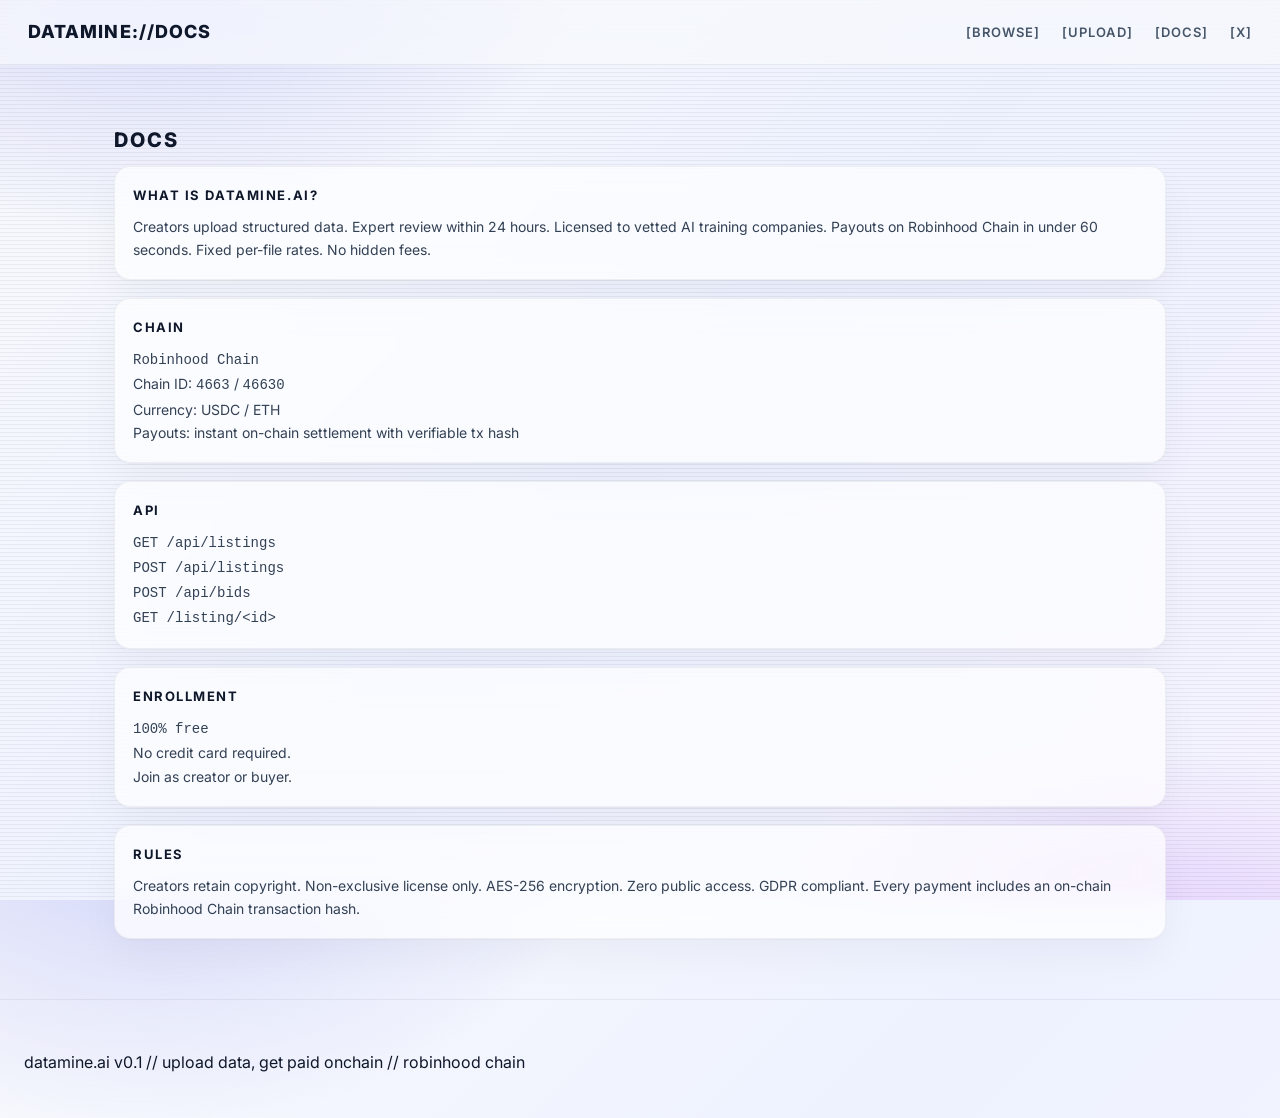
==== docs.html @ 7ef9bf36 "init: datamine.ai — upl0ad-style data marketplace on robinhood chain" ====
<!DOCTYPE html>
<html lang="en">
<head>
<meta charset="UTF-8">
<meta name="viewport" content="width=device-width, initial-scale=1.0">
<link rel="canonical" href="https://www.datamine.ai/docs">
<link rel="icon" href="/static/favicon.png">
<meta property="og:title" content="docs — datamine.ai">
<meta property="og:description" content="structured data licensing marketplace docs.">
<meta property="og:image" content="/static/og-image.png">
<meta property="og:url" content="https://www.datamine.ai/docs">
<meta name="twitter:card" content="summary_large_image">
<meta name="twitter:title" content="docs — datamine.ai">
<meta name="twitter:description" content="structured data licensing marketplace docs.">
<meta name="twitter:image" content="/static/og-image.png">
<title>docs — datamine.ai</title>
<link rel="stylesheet" href="/static/style.css">
</head>
<body>
<div class="scanlines"></div>
<div class="container">
  <nav class="nav">
    <div class="brand">datamine://docs</div>
    <div class="links">
      <a href="/">[browse]</a>
      <a href="/upload">[upload]</a>
      <a href="/docs">[docs]</a>
      <a href="https://x.com/datamine_ai" target="_blank" rel="noopener">[x]</a>
    </div>
  </nav>
  <section class="section-inner">
    <h2 class="section-title">docs</h2>
    <div class="manifesto-grid" style="grid-template-columns:1fr; gap:18px;">
      <div class="manifesto-block">
        <h3>What is datamine.ai?</h3>
        <p>Creators upload structured data. Expert review within 24 hours. Licensed to vetted AI training companies. Payouts on Robinhood Chain in under 60 seconds. Fixed per-file rates. No hidden fees.</p>
      </div>
      <div class="manifesto-block">
        <h3>Chain</h3>
        <p><code>Robinhood Chain</code><br>Chain ID: <code>4663</code> / <code>46630</code><br>Currency: USDC / ETH<br>Payouts: instant on-chain settlement with verifiable tx hash</p>
      </div>
      <div class="manifesto-block">
        <h3>API</h3>
        <p><code>GET /api/listings</code><br><code>POST /api/listings</code><br><code>POST /api/bids</code><br><code>GET /listing/&lt;id&gt;</code></p>
      </div>
      <div class="manifesto-block">
        <h3>Enrollment</h3>
        <p><code>100% free</code><br>No credit card required.<br>Join as creator or buyer.</p>
      </div>
      <div class="manifesto-block">
        <h3>Rules</h3>
        <p>Creators retain copyright. Non-exclusive license only. AES-256 encryption. Zero public access. GDPR compliant. Every payment includes an on-chain Robinhood Chain transaction hash.</p>
      </div>
    </div>
  </section>
  <footer>datamine.ai v0.1 // upload data, get paid onchain // robinhood chain</footer>
</div>
</body>
</html>
---- static/style.css ----
@import url('https://fonts.googleapis.com/css2?family=Inter:wght@400;500;600;700;800&display=swap');
:root{--bg:#f8fafc;--primary:#6366f1;--primary2:#a855f7;--text:#0f172a;--muted:#475569;--dim:#64748b;--success:#16a34a;--card:rgba(255,255,255,0.72)}
*{box-sizing:border-box;margin:0;padding:0}
html,body{height:100%}
body{font-family:'Inter',-apple-system,BlinkMacSystemFont,'Segoe UI',Roboto,sans-serif;background:radial-gradient(1200px 800px at 10% -10%,rgba(99,102,241,0.25),transparent 40%),radial-gradient(1000px 600px at 90% 110%,rgba(168,85,247,0.25),transparent 40%),linear-gradient(135deg,#f8fafc,#eef2ff 50%,#f5f3ff);color:var(--text);line-height:1.55}
nav{position:sticky;top:0;z-index:40;border-bottom:1px solid rgba(15,23,42,0.06);backdrop-filter:blur(12px) saturate(140%);background:rgba(248,250,252,0.72);padding:18px 28px;display:flex;align-items:center;justify-content:space-between}
.brand{font-weight:800;font-size:18px;letter-spacing:.06em;text-transform:uppercase}
.links{display:flex;gap:22px}
.links a{color:#475569;font-weight:600;font-size:13px;letter-spacing:.08em;text-transform:uppercase;text-decoration:none}
.links a:hover{color:var(--primary)}
.hero{padding:110px 24px 100px}
.badge{width:max-content;padding:8px 12px;border-radius:9999px;border:1px solid rgba(15,23,42,0.08);background:rgba(255,255,255,0.8);color:#334155;font-size:12px;letter-spacing:.16em;text-transform:uppercase}
.hero h1{margin-top:22px;font-size:clamp(48px,6.2vw,88px);line-height:1.0;font-weight:800;letter-spacing:-.04em;color:var(--text)}
.sub{margin-top:18px;font-size:18px;max-width:640px;color:var(--muted)}
.cta-row{margin-top:28px;display:flex;gap:14px;flex-wrap:wrap}
.btn{display:inline-flex;align-items:center;gap:8px;padding:14px 22px;font-weight:700;font-size:13px;letter-spacing:.12em;text-transform:uppercase;border-radius:14px;color:#fff;background:linear-gradient(135deg,var(--primary),var(--primary2));border:none;cursor:pointer;text-decoration:none}
.btn.ghost{color:var(--primary);background:rgba(255,255,255,0.75);border:1px solid rgba(15,23,42,0.08)}
.section-inner{max-width:1100px;margin:0 auto;padding:60px 24px}
.section-title{font-size:20px;font-weight:800;letter-spacing:.1em;text-transform:uppercase;color:var(--text);margin-bottom:10px}
.section-desc{color:var(--muted);margin-bottom:18px;margin-top:8px}
.stats{display:flex;gap:28px;margin-top:36px;flex-wrap:wrap}
.stat{padding:14px 18px;border-radius:14px;background:var(--card);border:1px solid rgba(15,23,42,0.06);backdrop-filter:blur(14px) saturate(140%);min-width:110px}
.stat-num{font-size:22px;font-weight:800;color:var(--text)}
.stat-label{font-size:11px;letter-spacing:.12em;text-transform:uppercase;color:var(--dim);margin-top:4px}
.steps{display:grid;grid-template-columns:repeat(3,1fr);gap:14px;margin-top:22px}
.step{padding:18px;border-radius:16px;background:var(--card);border:1px solid rgba(15,23,42,0.06)}
.step-num{font-size:12px;letter-spacing:.14em;color:var(--primary);font-weight:700}
.step h3{margin-top:6px;font-size:14px;letter-spacing:.1em;text-transform:uppercase}
.step p{margin-top:8px;font-size:13px;color:var(--muted);line-height:1.6}
.tier-grid{display:grid;grid-template-columns:repeat(3,1fr);gap:14px;margin-top:18px}
.tier-card{padding:18px;border-radius:16px;background:var(--card);border:1px solid rgba(15,23,42,0.06)}
.tier-card h3{font-size:13px;letter-spacing:.1em;text-transform:uppercase;margin-bottom:12px}
.tier-row{display:flex;justify-content:space-between;font-size:12px;color:var(--muted);padding:6px 0;border-bottom:1px solid rgba(15,23,42,0.05)}
.tier-price{font-weight:700;color:var(--text)}
.section-note{font-size:12px;color:var(--dim);margin-top:12px;letter-spacing:.04em}
.security-grid{display:grid;grid-template-columns:repeat(3,1fr);gap:14px;margin-top:18px}
.security-item{padding:18px;border-radius:16px;background:var(--card);border:1px solid rgba(15,23,42,0.06)}
.security-item h4{font-size:12px;letter-spacing:.12em;margin-bottom:6px}
.security-item p{font-size:13px;color:var(--muted);line-height:1.6}
footer{padding:50px 24px;border-top:1px solid rgba(15,23,42,0.06);display:flex;align-items:center;justify-content:space-between;gap:14px;flex-wrap:wrap}
.term{font-size:12px;color:#94a3b8;letter-spacing:.08em}
textarea,input,select{background:rgba(255,255,255,0.8);color:var(--text);border:1px solid rgba(15,23,42,0.08);padding:12px;border-radius:12px;font-family:inherit;font-size:14px}
input:focus,textarea:focus,select:focus{outline:none;border-color:var(--primary);box-shadow:0 0 0 4px rgba(99,102,241,0.12)}
.form{max-width:760px;display:flex;flex-direction:column;gap:14px}
.result{margin-top:10px;min-height:20px}
.info-box{margin-top:24px;padding:18px;border-radius:16px;background:var(--card);border:1px solid rgba(15,23,42,0.06)}
.info-box h4{font-size:13px;letter-spacing:.1em;text-transform:uppercase;margin-bottom:6px}
.info-box p{font-size:13px;color:var(--muted);line-height:1.6}
.card{border:1px solid rgba(15,23,42,0.06);background:var(--card);padding:18px;border-radius:16px;display:flex;flex-direction:column;gap:8px;box-shadow:0 1px 3px rgba(15,23,42,0.04),0 18px 40px rgba(15,23,42,0.04)}
.card h3{font-size:14px;letter-spacing:.1em;text-transform:uppercase}
.card .meta{font-size:12px;color:var(--dim)}
.card .price{font-size:20px;font-weight:800;color:var(--text)}
.bid{color:var(--success);font-weight:700}
.manifesto-grid{display:grid;gap:16px}
.manifesto-block{border:1px solid rgba(15,23,42,0.06);background:var(--card);padding:18px;border-radius:16px;backdrop-filter:blur(14px) saturate(140%);box-shadow:0 1px 3px rgba(15,23,42,0.04),0 18px 40px rgba(15,23,42,0.04)}
.manifesto-block h3{font-size:13px;letter-spacing:.12em;text-transform:uppercase;color:var(--text);margin-bottom:10px}
.manifesto-block p{font-size:14px;color:#334155;line-height:1.65}
.wide{width:100%;justify-content:center}
.msg{padding:14px 16px;border-radius:12px;border:1px solid rgba(15,23,42,0.08);background:rgba(255,255,255,0.72);color:#334155;font-size:13px}
.scanlines{position:fixed;inset:0;pointer-events:none;background:repeating-linear-gradient(0deg,transparent,transparent 3px,rgba(0,0,0,0.05) 3px,rgba(0,0,0,0.05) 4px);z-index:1}
.container{position:relative;z-index:2;min-height:100vh}
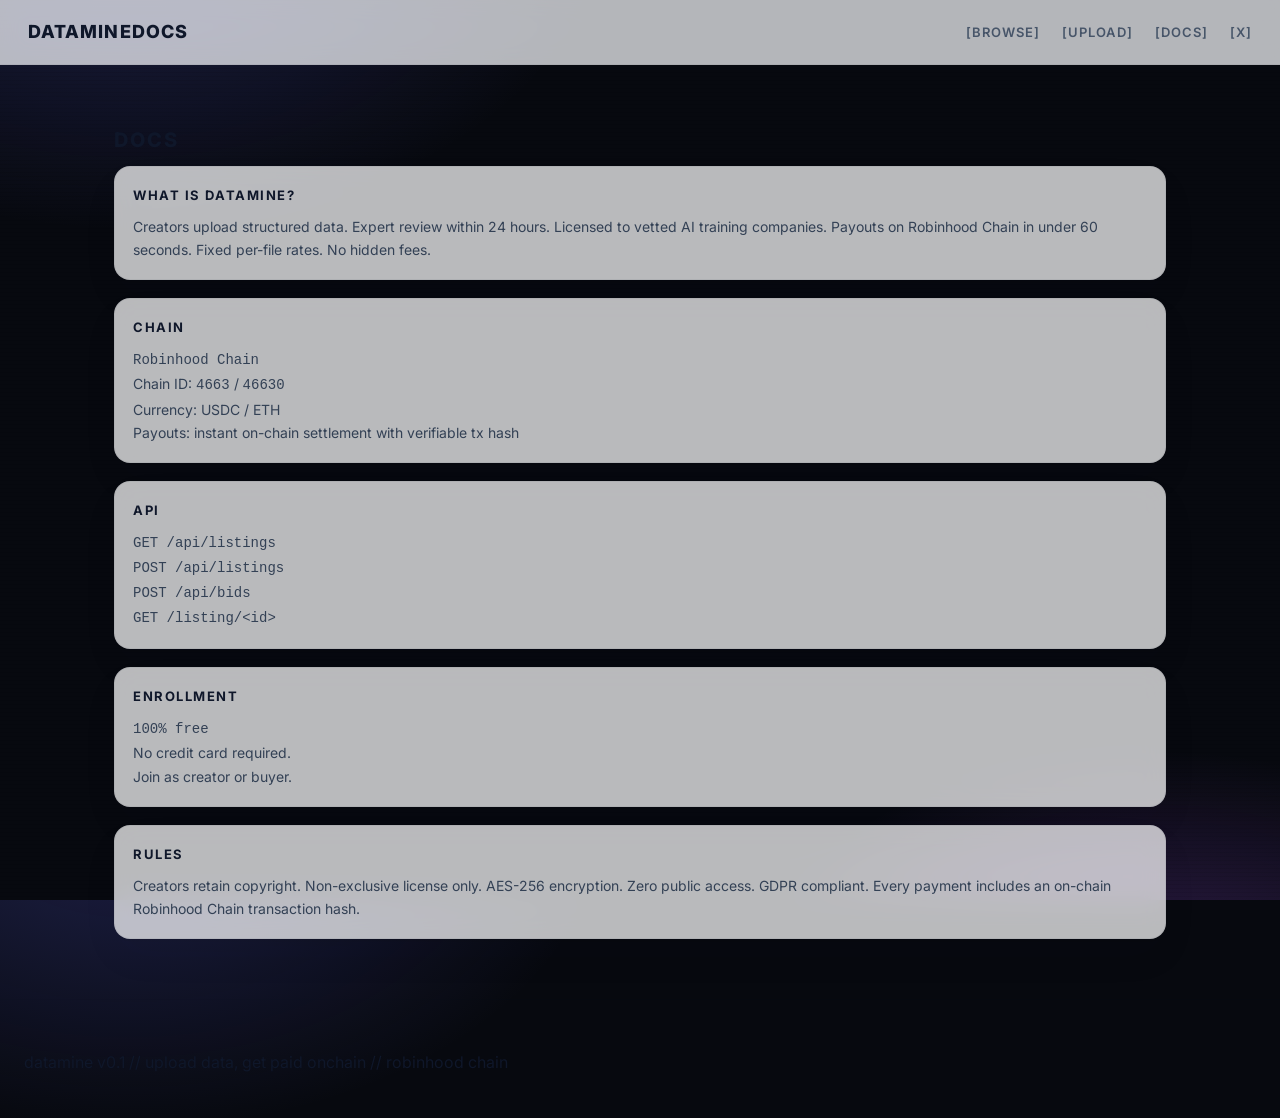
==== commit 9099b314: "rebrand datamine.ai -> datamine" ====
--- a/docs.html
+++ b/docs.html
@@ -3,24 +3,24 @@
 <head>
 <meta charset="UTF-8">
 <meta name="viewport" content="width=device-width, initial-scale=1.0">
-<link rel="canonical" href="https://www.datamine.ai/docs">
+<link rel="canonical" href="https://www.datamine/docs">
 <link rel="icon" href="/static/favicon.png">
-<meta property="og:title" content="docs — datamine.ai">
+<meta property="og:title" content="docs — datamine">
 <meta property="og:description" content="structured data licensing marketplace docs.">
 <meta property="og:image" content="/static/og-image.png">
-<meta property="og:url" content="https://www.datamine.ai/docs">
+<meta property="og:url" content="https://www.datamine/docs">
 <meta name="twitter:card" content="summary_large_image">
-<meta name="twitter:title" content="docs — datamine.ai">
+<meta name="twitter:title" content="docs — datamine">
 <meta name="twitter:description" content="structured data licensing marketplace docs.">
 <meta name="twitter:image" content="/static/og-image.png">
-<title>docs — datamine.ai</title>
+<title>docs — datamine</title>
 <link rel="stylesheet" href="/static/style.css">
 </head>
 <body>
 <div class="scanlines"></div>
 <div class="container">
   <nav class="nav">
-    <div class="brand">datamine://docs</div>
+    <div class="brand">dataminedocs</div>
     <div class="links">
       <a href="/">[browse]</a>
       <a href="/upload">[upload]</a>
@@ -32,7 +32,7 @@
     <h2 class="section-title">docs</h2>
     <div class="manifesto-grid" style="grid-template-columns:1fr; gap:18px;">
       <div class="manifesto-block">
-        <h3>What is datamine.ai?</h3>
+        <h3>What is datamine?</h3>
         <p>Creators upload structured data. Expert review within 24 hours. Licensed to vetted AI training companies. Payouts on Robinhood Chain in under 60 seconds. Fixed per-file rates. No hidden fees.</p>
       </div>
       <div class="manifesto-block">
@@ -53,7 +53,7 @@
       </div>
     </div>
   </section>
-  <footer>datamine.ai v0.1 // upload data, get paid onchain // robinhood chain</footer>
+  <footer>datamine v0.1 // upload data, get paid onchain // robinhood chain</footer>
 </div>
 </body>
 </html>
--- a/static/style.css
+++ b/static/style.css
@@ -2,7 +2,8 @@
 :root{--bg:#f8fafc;--primary:#6366f1;--primary2:#a855f7;--text:#0f172a;--muted:#475569;--dim:#64748b;--success:#16a34a;--card:rgba(255,255,255,0.72)}
 *{box-sizing:border-box;margin:0;padding:0}
 html,body{height:100%}
-body{font-family:'Inter',-apple-system,BlinkMacSystemFont,'Segoe UI',Roboto,sans-serif;background:radial-gradient(1200px 800px at 10% -10%,rgba(99,102,241,0.25),transparent 40%),radial-gradient(1000px 600px at 90% 110%,rgba(168,85,247,0.25),transparent 40%),linear-gradient(135deg,#f8fafc,#eef2ff 50%,#f5f3ff);color:var(--text);line-height:1.55}
+body{font-family:'Inter',-apple-system,BlinkMacSystemFont,'Segoe UI',Roboto,sans-serif;background:radial-gradient(1200px 800px at 10% -10%,rgba(99,102,241,0.25),transparent 40%),radial-gradient(1000px 600px at 90% 110%,rgba(168,85,247,0.25),transparent 40%),#07090f;color:var(--text);line-height:1.55;animation:darkBlink 2.8s ease-in-out infinite}
+@keyframes darkBlink{0%,100%{background-color:#07090f}50%{background-color:#0b0f18}}
 nav{position:sticky;top:0;z-index:40;border-bottom:1px solid rgba(15,23,42,0.06);backdrop-filter:blur(12px) saturate(140%);background:rgba(248,250,252,0.72);padding:18px 28px;display:flex;align-items:center;justify-content:space-between}
 .brand{font-weight:800;font-size:18px;letter-spacing:.06em;text-transform:uppercase}
 .links{display:flex;gap:22px}
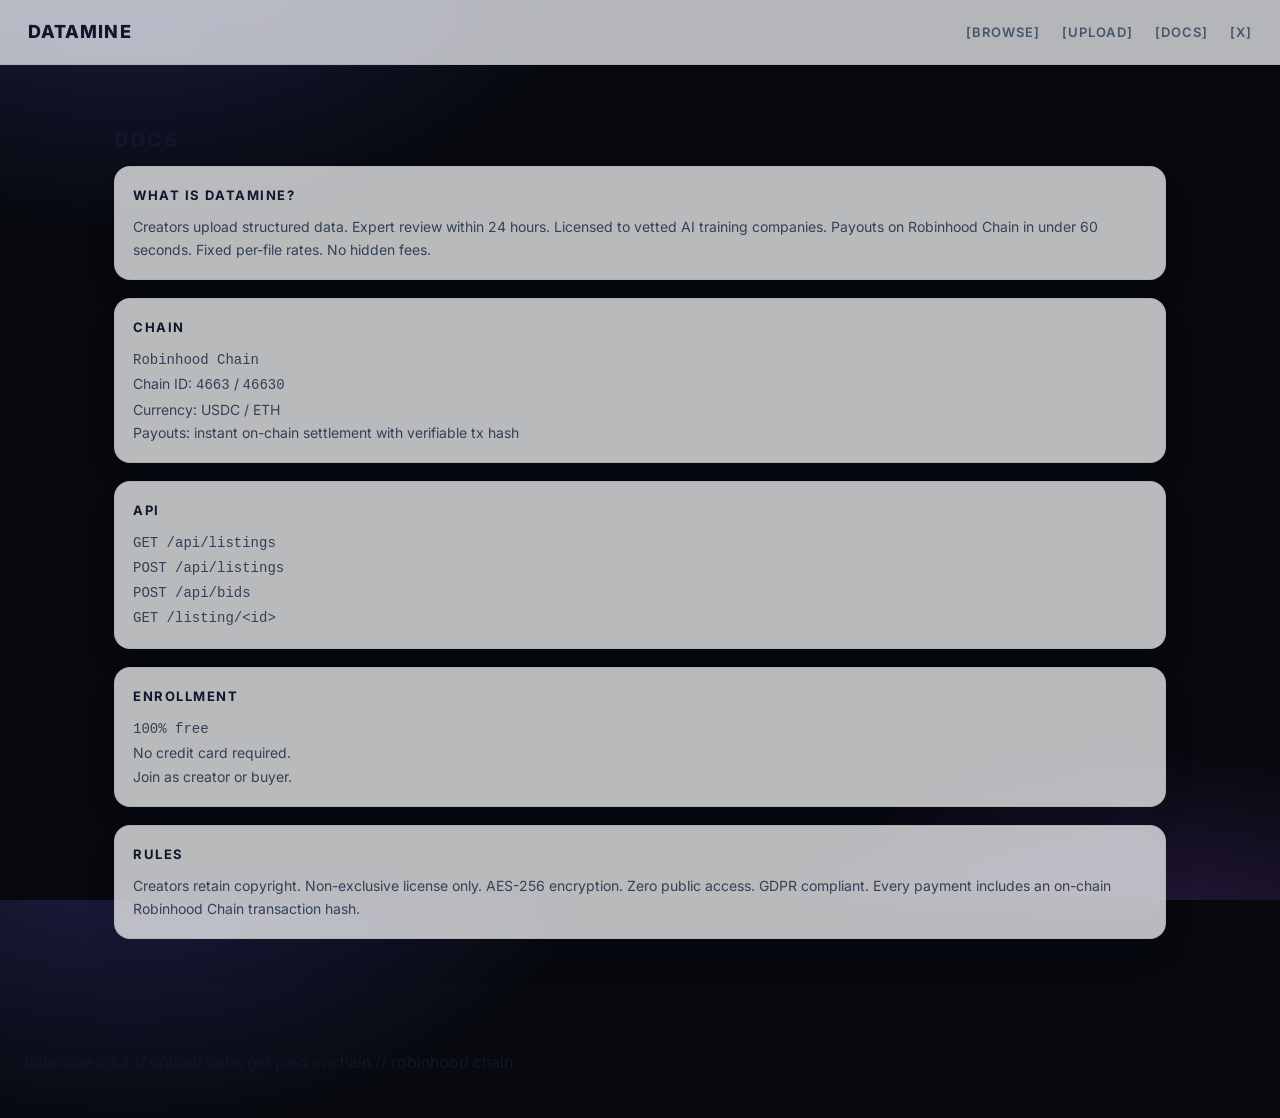
==== commit 3dce2be5: "fix: update urls to datamine.ai, fix brand name" ====
--- a/docs.html
+++ b/docs.html
@@ -3,16 +3,16 @@
 <head>
 <meta charset="UTF-8">
 <meta name="viewport" content="width=device-width, initial-scale=1.0">
-<link rel="canonical" href="https://www.datamine/docs">
+<link rel="canonical" href="https://www.datamine.ai/docs">
 <link rel="icon" href="/static/favicon.png">
 <meta property="og:title" content="docs — datamine">
 <meta property="og:description" content="structured data licensing marketplace docs.">
-<meta property="og:image" content="/static/og-image.png">
-<meta property="og:url" content="https://www.datamine/docs">
+<meta property="og:image" content="https://www.datamine.ai/static/og-image.png">
+<meta property="og:url" content="https://www.datamine.ai/docs">
 <meta name="twitter:card" content="summary_large_image">
 <meta name="twitter:title" content="docs — datamine">
 <meta name="twitter:description" content="structured data licensing marketplace docs.">
-<meta name="twitter:image" content="/static/og-image.png">
+<meta name="twitter:image" content="https://www.datamine.ai/static/og-image.png">
 <title>docs — datamine</title>
 <link rel="stylesheet" href="/static/style.css">
 </head>
@@ -20,7 +20,7 @@
 <div class="scanlines"></div>
 <div class="container">
   <nav class="nav">
-    <div class="brand">dataminedocs</div>
+    <div class="brand">datamine</div>
     <div class="links">
       <a href="/">[browse]</a>
       <a href="/upload">[upload]</a>
@@ -53,7 +53,7 @@
       </div>
     </div>
   </section>
-  <footer>datamine v0.1 // upload data, get paid onchain // robinhood chain</footer>
+  <footer>datamine v0.2 // upload data, get paid onchain // robinhood chain</footer>
 </div>
 </body>
 </html>
